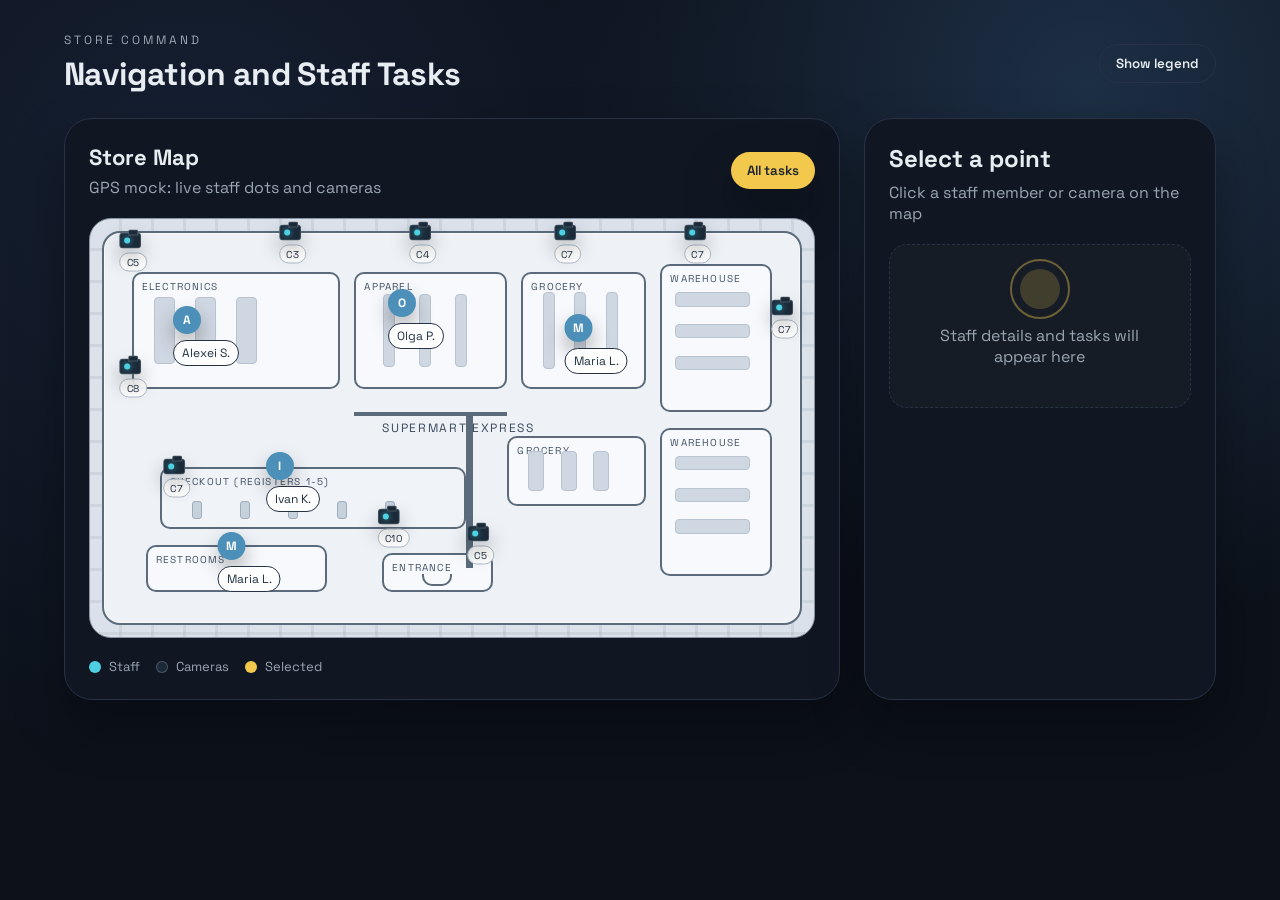
==== index.html @ ed051432 "first commit" ====
<!DOCTYPE html>
<html lang="ru">
	<head>
		<meta charset="UTF-8" />
		<meta name="viewport" content="width=device-width, initial-scale=1.0" />
		<title>Navigation and Staff Tasks</title>
		<link rel="stylesheet" href="style.css" />
	</head>
	<body>
		<div class="app">
			<header class="topbar">
				<div>
					<p class="eyebrow">Store Command</p>
					<h1>Navigation and Staff Tasks</h1>
				</div>
				<div class="topbar-actions">
					<button class="ghost" id="toggleLegend">Show legend</button>
				</div>
			</header>

			<main class="layout">
				<section class="map-card">
					<div class="map-view" id="mapView">
						<div class="map-header">
							<div>
								<h2>Store Map</h2>
								<p>GPS mock: live staff dots and cameras</p>
							</div>
							<button class="primary" id="openTasks">All tasks</button>
						</div>

						<div class="map" id="map">
							<div class="map-grid"></div>
							<div class="blueprint">
								<div class="store-title">SuperMart Express</div>
								<div class="room electronics" style="--x: 4%; --y: 10%; --w: 30%; --h: 30%;">
									<span class="room-label">Electronics</span>
									<div class="aisle" style="--x: 10%; --y: 20%; --w: 10%; --h: 60%;"></div>
									<div class="aisle" style="--x: 30%; --y: 20%; --w: 10%; --h: 60%;"></div>
									<div class="aisle" style="--x: 50%; --y: 20%; --w: 10%; --h: 60%;"></div>
								</div>
								<div class="room apparel" style="--x: 36%; --y: 10%; --w: 22%; --h: 30%;">
									<span class="room-label">Apparel</span>
									<div class="aisle" style="--x: 18%; --y: 18%; --w: 8%; --h: 64%;"></div>
									<div class="aisle" style="--x: 42%; --y: 18%; --w: 8%; --h: 64%;"></div>
									<div class="aisle" style="--x: 66%; --y: 18%; --w: 8%; --h: 64%;"></div>
								</div>
								<div class="room grocery" style="--x: 60%; --y: 10%; --w: 18%; --h: 30%;">
									<span class="room-label">Grocery</span>
									<div class="aisle" style="--x: 16%; --y: 16%; --w: 10%; --h: 68%;"></div>
									<div class="aisle" style="--x: 42%; --y: 16%; --w: 10%; --h: 68%;"></div>
									<div class="aisle" style="--x: 68%; --y: 16%; --w: 10%; --h: 68%;"></div>
								</div>
								<div class="room warehouse" style="--x: 80%; --y: 8%; --w: 16%; --h: 38%;">
									<span class="room-label">Warehouse</span>
									<div class="aisle" style="--x: 12%; --y: 18%; --w: 70%; --h: 10%;"></div>
									<div class="aisle" style="--x: 12%; --y: 40%; --w: 70%; --h: 10%;"></div>
									<div class="aisle" style="--x: 12%; --y: 62%; --w: 70%; --h: 10%;"></div>
								</div>
								<div class="room grocery" style="--x: 58%; --y: 52%; --w: 20%; --h: 18%;">
									<span class="room-label">Grocery</span>
									<div class="aisle" style="--x: 14%; --y: 20%; --w: 12%; --h: 60%;"></div>
									<div class="aisle" style="--x: 38%; --y: 20%; --w: 12%; --h: 60%;"></div>
									<div class="aisle" style="--x: 62%; --y: 20%; --w: 12%; --h: 60%;"></div>
								</div>
								<div class="room warehouse" style="--x: 80%; --y: 50%; --w: 16%; --h: 38%;">
									<span class="room-label">Warehouse</span>
									<div class="aisle" style="--x: 12%; --y: 18%; --w: 70%; --h: 10%;"></div>
									<div class="aisle" style="--x: 12%; --y: 40%; --w: 70%; --h: 10%;"></div>
									<div class="aisle" style="--x: 12%; --y: 62%; --w: 70%; --h: 10%;"></div>
								</div>
								<div class="checkout" style="--x: 8%; --y: 60%; --w: 44%; --h: 16%;">
									<span class="room-label">Checkout (Registers 1-5)</span>
									<div class="register" style="--x: 10%; --y: 55%;"></div>
									<div class="register" style="--x: 26%; --y: 55%;"></div>
									<div class="register" style="--x: 42%; --y: 55%;"></div>
									<div class="register" style="--x: 58%; --y: 55%;"></div>
									<div class="register" style="--x: 74%; --y: 55%;"></div>
								</div>
								<div class="room restrooms" style="--x: 6%; --y: 80%; --w: 26%; --h: 12%;">
									<span class="room-label">Restrooms</span>
								</div>
								<div class="entrance" style="--x: 40%; --y: 82%; --w: 16%; --h: 10%;">
									<span class="room-label">Entrance</span>
									<div class="door"></div>
								</div>
								<div class="wall wall-v" style="--x: 52%; --y: 46%; --w: 1%; --h: 40%;"></div>
								<div class="wall wall-h" style="--x: 36%; --y: 46%; --w: 22%; --h: 1%;"></div>
							</div>
							<div class="markers" id="markers"></div>
						</div>

						<div class="legend" id="legend">
							<div class="legend-item">
								<span class="dot employee"></span>
								Staff
							</div>
							<div class="legend-item">
								<span class="dot camera"></span>
								Cameras
							</div>
							<div class="legend-item">
								<span class="dot focus"></span>
								Selected
							</div>
						</div>
					</div>

					<div class="tasks-panel" id="tasksView">
						<div class="tasks-panel-header">
							<div>
								<h2>All tasks</h2>
								<p>Status, assignee, and quick filters</p>
							</div>
							<button class="ghost" id="closeTasksPanel">Back to map</button>
						</div>

						<div class="filters">
							<input type="text" id="searchInput" placeholder="Search by title" />
							<select id="assigneeFilter">
								<option value="">All assignees</option>
							</select>
							<select id="statusFilter">
								<option value="">All statuses</option>
								<option value="active">In progress</option>
								<option value="pending">Pending</option>
								<option value="done">Done</option>
							</select>
						</div>

						<div class="tasks-table" id="tasksTable"></div>
					</div>
				</section>

				<aside class="side-panel" id="sidePanel">
					<div class="panel-header">
						<h2 id="panelTitle">Select a point</h2>
						<p id="panelSubtitle">Click a staff member or camera on the map</p>
					</div>

					<div class="panel-content" id="panelContent">
						<div class="placeholder">
							<div class="pulse"></div>
							<p>Staff details and tasks will appear here</p>
						</div>
					</div>
				</aside>
			</main>
		</div>

		<script src="script.js"></script>
	</body>
</html>
---- style.css ----
@import url("https://fonts.googleapis.com/css2?family=Space+Grotesk:wght@400;500;600;700&family=IBM+Plex+Mono:wght@400;500&display=swap");

:root {
	color-scheme: dark;
	--bg: #0c111a;
	--ink: #e8edf2;
	--muted: #9aa6b2;
	--accent: #f2c94c;
	--accent-2: #4dd0e1;
	--surface: #151c26;
	--card: #101723;
	--outline: #273245;
	--success: #4caf50;
	--warning: #f2994a;
	--shadow: 0 24px 50px rgba(0, 0, 0, 0.35);
}

* {
	box-sizing: border-box;
}

body {
	margin: 0;
	font-family: "Space Grotesk", system-ui, -apple-system, sans-serif;
	color: var(--ink);
	background: radial-gradient(circle at 15% 20%, #162033, transparent 45%),
		radial-gradient(circle at 85% 10%, #1d2f45, transparent 40%), var(--bg);
	min-height: 100vh;
}

.app {
	max-width: 1200px;
	margin: 0 auto;
	padding: 32px 24px 56px;
}

.topbar {
	display: flex;
	align-items: center;
	justify-content: space-between;
	gap: 16px;
	margin-bottom: 24px;
}

.topbar h1 {
	margin: 6px 0 0;
	font-size: 32px;
	letter-spacing: -0.02em;
}

.eyebrow {
	text-transform: uppercase;
	font-size: 12px;
	letter-spacing: 0.24em;
	color: var(--muted);
	margin: 0;
}

.topbar-actions {
	display: flex;
	gap: 12px;
}

button {
	border: none;
	padding: 10px 16px;
	border-radius: 999px;
	font-family: "Space Grotesk", system-ui, sans-serif;
	font-weight: 600;
	cursor: pointer;
	transition: transform 0.2s ease, box-shadow 0.2s ease;
}

button:hover {
	transform: translateY(-1px);
}

button.primary {
	background: var(--accent);
	color: #1d232f;
	box-shadow: var(--shadow);
}

button.ghost {
	background: transparent;
	border: 1px solid var(--outline);
	color: var(--ink);
}

.layout {
	display: grid;
	grid-template-columns: minmax(0, 2.2fr) minmax(0, 1fr);
	gap: 24px;
}

.map-card,
.side-panel {
	background: var(--card);
	border: 1px solid var(--outline);
	border-radius: 28px;
	box-shadow: var(--shadow);
	padding: 24px;
	position: relative;
	overflow: hidden;
}

.map-view.hidden,
.tasks-panel.hidden {
	display: none;
}

.map-header h2 {
	margin: 0 0 6px;
	font-size: 22px;
}

.map-header p {
	margin: 0;
	color: var(--muted);
}

.map-header {
	display: flex;
	justify-content: space-between;
	align-items: center;
	gap: 16px;
}

.map {
	margin-top: 20px;
	position: relative;
	height: 420px;
	background: #dbe2ea;
	border-radius: 22px;
	border: 1px solid #8794a3;
	overflow: hidden;
}

.map-grid {
	position: absolute;
	inset: 0;
	background-image: linear-gradient(
			transparent 92%,
			rgba(120, 135, 150, 0.2) 92%
		),
		linear-gradient(90deg, transparent 92%, rgba(120, 135, 150, 0.2) 92%);
	background-size: 32px 32px;
	opacity: 0.7;
}

.blueprint {
	position: absolute;
	inset: 12px;
	border: 2px solid #5b6b7c;
	border-radius: 18px;
	background: #eef2f7;
	box-shadow: inset 0 0 0 1px rgba(255, 255, 255, 0.6);
	color: #283341;
}

.store-title {
	position: absolute;
	left: 40%;
	top: 48%;
	font-size: 12px;
	letter-spacing: 0.14em;
	text-transform: uppercase;
	color: #3a4a5c;
}

.room,
.checkout,
.entrance {
	position: absolute;
	left: var(--x);
	top: var(--y);
	width: var(--w);
	height: var(--h);
	background: #f7f9fc;
	border: 2px solid #5b6b7c;
	border-radius: 10px;
}

.checkout {
	background: #f0f4f9;
}

.room-label {
	position: absolute;
	top: 6px;
	left: 8px;
	font-size: 10px;
	letter-spacing: 0.12em;
	text-transform: uppercase;
	color: #445366;
}

.aisle {
	position: absolute;
	left: var(--x);
	top: var(--y);
	width: var(--w);
	height: var(--h);
	background: #cfd7e2;
	border: 1px solid #b9c4d1;
	border-radius: 4px;
}

.register {
	position: absolute;
	left: var(--x);
	top: var(--y);
	width: 10px;
	height: 18px;
	background: #c7d1dc;
	border: 1px solid #9eacbb;
	border-radius: 3px;
}

.door {
	position: absolute;
	bottom: 4px;
	left: 35%;
	width: 30px;
	height: 12px;
	border: 2px solid #5b6b7c;
	border-top: none;
	border-radius: 0 0 10px 10px;
}

.wall {
	position: absolute;
	left: var(--x);
	top: var(--y);
	width: var(--w);
	height: var(--h);
	background: #5b6b7c;
}

.markers {
	position: absolute;
	inset: 0;
	z-index: 3;
}

.markers {
	position: absolute;
	inset: 0;
}

.marker {
	position: absolute;
	transform: translate(-50%, -50%);
	cursor: pointer;
	animation: pop 0.4s ease;
}

.marker .pin {
	width: 28px;
	height: 28px;
	border-radius: 50%;
	transform: none;
	display: grid;
	place-items: center;
	box-shadow: 0 10px 20px rgba(0, 0, 0, 0.3);
}

.marker.employee .pin {
	background: #4c8fb8;
	color: #ffffff;
	font-weight: 700;
}

.marker.camera .pin {
	width: 22px;
	height: 16px;
	border-radius: 4px;
	background: #1b2a39;
	border: 1px solid rgba(255, 255, 255, 0.2);
	position: relative;
}

.marker.camera .pin::before {
	content: "";
	position: absolute;
	left: 4px;
	top: 4px;
	width: 6px;
	height: 6px;
	border-radius: 50%;
	background: #4dd0e1;
	box-shadow: 0 0 6px rgba(77, 208, 225, 0.7);
}

.marker.camera .pin::after {
	content: "";
	position: absolute;
	right: 2px;
	top: -4px;
	width: 8px;
	height: 4px;
	border-radius: 2px 2px 0 0;
	background: #1b2a39;
	border: 1px solid rgba(255, 255, 255, 0.2);
}

.marker .pin span {
	transform: none;
	color: inherit;
	font-size: 12px;
}

.marker .label {
	margin-top: 6px;
	background: rgba(255, 255, 255, 0.95);
	padding: 4px 8px;
	border-radius: 999px;
	font-size: 12px;
	border: 1px solid var(--outline);
	white-space: nowrap;
	color: #223041;
}

.marker.camera .label {
	margin-top: 4px;
	padding: 2px 6px;
	font-size: 10px;
	letter-spacing: 0.08em;
	border-color: #b1bcc8;
}

.marker.focus .pin {
	outline: 3px solid rgba(242, 201, 76, 0.4);
}

.legend {
	margin-top: 20px;
	display: flex;
	gap: 16px;
	flex-wrap: wrap;
	align-items: center;
	color: var(--muted);
	font-size: 13px;
}

.legend.hidden {
	display: none;
}

.legend-item {
	display: flex;
	align-items: center;
	gap: 8px;
}

.dot {
	width: 12px;
	height: 12px;
	border-radius: 50%;
	display: inline-block;
}

.dot.employee {
	background: var(--accent-2);
}

.dot.camera {
	background: #1b2a39;
	border: 1px solid rgba(255, 255, 255, 0.2);
}

.dot.focus {
	background: var(--accent);
}

.side-panel {
	display: flex;
	flex-direction: column;
	min-height: 520px;
}

.panel-header h2 {
	margin: 0 0 8px;
}

.panel-header p {
	margin: 0;
	color: var(--muted);
}

.panel-content {
	margin-top: 20px;
	display: flex;
	flex-direction: column;
	gap: 16px;
	flex: 1;
}

.placeholder {
	background: var(--surface);
	border-radius: 18px;
	border: 1px dashed var(--outline);
	padding: 24px;
	text-align: center;
	color: var(--muted);
}

.pulse {
	width: 40px;
	height: 40px;
	border-radius: 50%;
	margin: 0 auto 12px;
	background: rgba(242, 201, 76, 0.2);
	position: relative;
}

.pulse::after {
	content: "";
	position: absolute;
	inset: -10px;
	border-radius: 50%;
	border: 2px solid rgba(242, 201, 76, 0.4);
	animation: ping 2s infinite;
}

.info-card {
	background: var(--surface);
	border: 1px solid var(--outline);
	border-radius: 18px;
	padding: 16px;
}

.info-card h3 {
	margin: 0 0 8px;
}

.meta {
	font-size: 13px;
	color: var(--muted);
	display: flex;
	gap: 12px;
	flex-wrap: wrap;
}

.tasks {
	display: grid;
	gap: 12px;
}

.task-item {
	padding: 12px;
	border-radius: 14px;
	border: 1px solid var(--outline);
	background: #0f1724;
	display: flex;
	justify-content: space-between;
	gap: 12px;
}

.task-title {
	font-weight: 600;
}

.task-meta {
	font-family: "IBM Plex Mono", monospace;
	font-size: 12px;
	color: var(--muted);
}

.status {
	padding: 4px 10px;
	border-radius: 999px;
	font-size: 12px;
	font-weight: 600;
}

.status.active {
	background: rgba(76, 175, 80, 0.2);
	color: #8de890;
}

.status.pending {
	background: rgba(242, 153, 74, 0.2);
	color: #ffb36b;
}

.status.done {
	background: rgba(77, 208, 225, 0.15);
	color: var(--accent-2);
}

.task-form {
	display: grid;
	gap: 10px;
}

.task-form input,
.task-form select {
	padding: 10px 12px;
	border-radius: 12px;
	border: 1px solid var(--outline);
	font-family: "Space Grotesk", system-ui, sans-serif;
	background: #0f1724;
	color: var(--ink);
}

.tasks-panel {
	display: none;
	flex-direction: column;
	gap: 16px;
}

.tasks-panel.active {
	display: flex;
}

.tasks-panel-header {
	display: flex;
	justify-content: space-between;
	align-items: center;
	gap: 16px;
}

.filters {
	margin-top: 16px;
	display: grid;
	grid-template-columns: repeat(auto-fit, minmax(180px, 1fr));
	gap: 12px;
}

.filters input,
.filters select {
	padding: 10px 12px;
	border-radius: 12px;
	border: 1px solid var(--outline);
	font-family: "Space Grotesk", system-ui, sans-serif;
	background: #0f1724;
	color: var(--ink);
}

.tasks-table {
	margin-top: 16px;
	display: grid;
	gap: 10px;
}

.table-row {
	display: grid;
	grid-template-columns: 1.4fr 1fr 1fr 1fr;
	gap: 10px;
	align-items: center;
	background: #0f1724;
	border-radius: 14px;
	padding: 12px 14px;
	border: 1px solid var(--outline);
	font-size: 14px;
}

.table-row.header {
	background: transparent;
	border: none;
	font-weight: 600;
	color: var(--muted);
	font-size: 12px;
	text-transform: uppercase;
	letter-spacing: 0.12em;
}

.camera-preview {
	height: 140px;
	border-radius: 16px;
	background: linear-gradient(135deg, #111923, #1a2633 45%, #101621);
	color: #fff;
	display: grid;
	place-items: center;
	font-family: "IBM Plex Mono", monospace;
	letter-spacing: 0.08em;
	border: 1px solid rgba(255, 255, 255, 0.2);
}

@keyframes pop {
	from {
		transform: translate(-50%, -50%) scale(0.8);
		opacity: 0;
	}
	to {
		transform: translate(-50%, -50%) scale(1);
		opacity: 1;
	}
}

@keyframes ping {
	0% {
		transform: scale(1);
		opacity: 1;
	}
	70% {
		transform: scale(1.4);
		opacity: 0;
	}
	100% {
		opacity: 0;
	}
}

@keyframes slideUp {
	from {
		transform: translateY(30px);
	}
	to {
		transform: translateY(0);
	}
}

@media (max-width: 980px) {
	.layout {
		grid-template-columns: 1fr;
	}

	.side-panel {
		min-height: auto;
	}
}
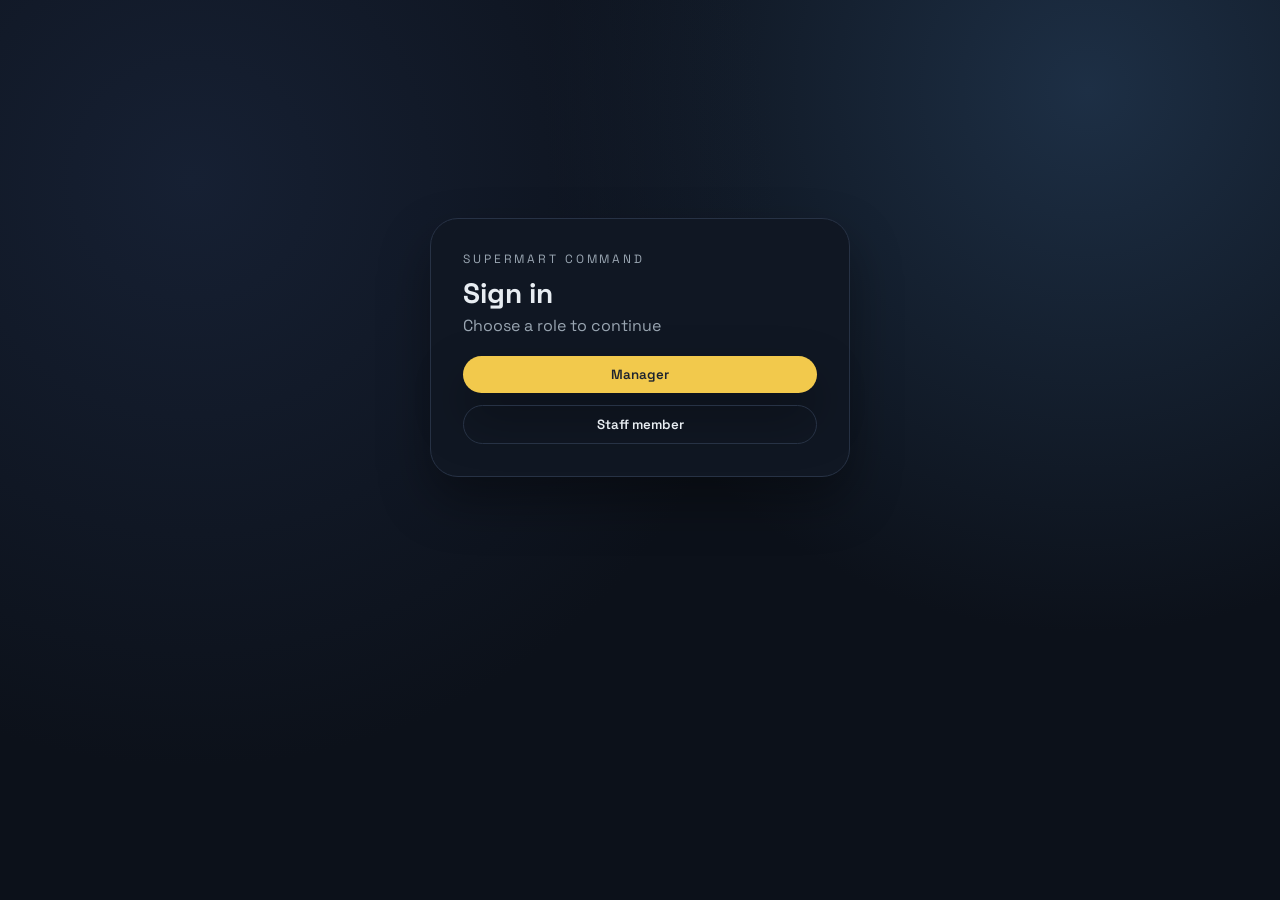
==== commit b8a1430c: "staff interface" ====
--- a/index.html
+++ b/index.html
@@ -8,144 +8,275 @@
 	</head>
 	<body>
 		<div class="app">
-			<header class="topbar">
+			<header class="topbar hidden" id="appHeader">
 				<div>
 					<p class="eyebrow">Store Command</p>
 					<h1>Navigation and Staff Tasks</h1>
 				</div>
 				<div class="topbar-actions">
 					<button class="ghost" id="toggleLegend">Show legend</button>
+					<button class="ghost" id="switchRole">Switch role</button>
 				</div>
 			</header>
 
-			<main class="layout">
-				<section class="map-card">
-					<div class="map-view" id="mapView">
-						<div class="map-header">
+			<section class="auth" id="loginView">
+				<div class="auth-card">
+					<p class="eyebrow">SuperMart Command</p>
+					<h2>Sign in</h2>
+					<p class="auth-subtitle">Choose a role to continue</p>
+					<div class="auth-actions">
+						<button class="primary" data-role="manager">Manager</button>
+						<button class="ghost" data-role="employee">Staff member</button>
+					</div>
+				</div>
+			</section>
+
+			<section class="view hidden" id="managerView">
+				<main class="layout">
+					<section class="map-card">
+						<div class="map-view" id="mapView">
+							<div class="map-header">
+								<div>
+									<h2>Store Map</h2>
+									<p>GPS mock: live staff dots and cameras</p>
+								</div>
+								<button class="primary" id="openTasks">All tasks</button>
+							</div>
+
+							<div class="map" id="managerMap">
+								<div class="map-grid"></div>
+								<div class="blueprint">
+									<div class="store-title">SuperMart Express</div>
+									<div class="room electronics" style="--x: 4%; --y: 10%; --w: 30%; --h: 30%;">
+										<span class="room-label">Electronics</span>
+										<div class="aisle" style="--x: 10%; --y: 20%; --w: 10%; --h: 60%;"></div>
+										<div class="aisle" style="--x: 30%; --y: 20%; --w: 10%; --h: 60%;"></div>
+										<div class="aisle" style="--x: 50%; --y: 20%; --w: 10%; --h: 60%;"></div>
+									</div>
+									<div class="room apparel" style="--x: 36%; --y: 10%; --w: 22%; --h: 30%;">
+										<span class="room-label">Apparel</span>
+										<div class="aisle" style="--x: 18%; --y: 18%; --w: 8%; --h: 64%;"></div>
+										<div class="aisle" style="--x: 42%; --y: 18%; --w: 8%; --h: 64%;"></div>
+										<div class="aisle" style="--x: 66%; --y: 18%; --w: 8%; --h: 64%;"></div>
+									</div>
+									<div class="room grocery" style="--x: 60%; --y: 10%; --w: 18%; --h: 30%;">
+										<span class="room-label">Grocery</span>
+										<div class="aisle" style="--x: 16%; --y: 16%; --w: 10%; --h: 68%;"></div>
+										<div class="aisle" style="--x: 42%; --y: 16%; --w: 10%; --h: 68%;"></div>
+										<div class="aisle" style="--x: 68%; --y: 16%; --w: 10%; --h: 68%;"></div>
+									</div>
+									<div class="room warehouse" style="--x: 80%; --y: 8%; --w: 16%; --h: 38%;">
+										<span class="room-label">Warehouse</span>
+										<div class="aisle" style="--x: 12%; --y: 18%; --w: 70%; --h: 10%;"></div>
+										<div class="aisle" style="--x: 12%; --y: 40%; --w: 70%; --h: 10%;"></div>
+										<div class="aisle" style="--x: 12%; --y: 62%; --w: 70%; --h: 10%;"></div>
+									</div>
+									<div class="room grocery" style="--x: 58%; --y: 52%; --w: 20%; --h: 18%;">
+										<span class="room-label">Grocery</span>
+										<div class="aisle" style="--x: 14%; --y: 20%; --w: 12%; --h: 60%;"></div>
+										<div class="aisle" style="--x: 38%; --y: 20%; --w: 12%; --h: 60%;"></div>
+										<div class="aisle" style="--x: 62%; --y: 20%; --w: 12%; --h: 60%;"></div>
+									</div>
+									<div class="room warehouse" style="--x: 80%; --y: 50%; --w: 16%; --h: 38%;">
+										<span class="room-label">Warehouse</span>
+										<div class="aisle" style="--x: 12%; --y: 18%; --w: 70%; --h: 10%;"></div>
+										<div class="aisle" style="--x: 12%; --y: 40%; --w: 70%; --h: 10%;"></div>
+										<div class="aisle" style="--x: 12%; --y: 62%; --w: 70%; --h: 10%;"></div>
+									</div>
+									<div class="checkout" style="--x: 8%; --y: 60%; --w: 44%; --h: 16%;">
+										<span class="room-label">Checkout (Registers 1-5)</span>
+										<div class="register" style="--x: 10%; --y: 55%;"></div>
+										<div class="register" style="--x: 26%; --y: 55%;"></div>
+										<div class="register" style="--x: 42%; --y: 55%;"></div>
+										<div class="register" style="--x: 58%; --y: 55%;"></div>
+										<div class="register" style="--x: 74%; --y: 55%;"></div>
+									</div>
+									<div class="room restrooms" style="--x: 6%; --y: 80%; --w: 26%; --h: 12%;">
+										<span class="room-label">Restrooms</span>
+									</div>
+									<div class="entrance" style="--x: 40%; --y: 82%; --w: 16%; --h: 10%;">
+										<span class="room-label">Entrance</span>
+										<div class="door"></div>
+									</div>
+									<div class="wall wall-v" style="--x: 52%; --y: 46%; --w: 1%; --h: 40%;"></div>
+									<div class="wall wall-h" style="--x: 36%; --y: 46%; --w: 22%; --h: 1%;"></div>
+								</div>
+								<div class="markers" id="managerMarkers"></div>
+							</div>
+
+							<div class="legend" id="legend">
+								<div class="legend-item">
+									<span class="dot employee"></span>
+									Staff
+								</div>
+								<div class="legend-item">
+									<span class="dot camera"></span>
+									Cameras
+								</div>
+								<div class="legend-item">
+									<span class="dot focus"></span>
+									Selected
+								</div>
+							</div>
+						</div>
+
+						<div class="tasks-panel" id="tasksView">
+							<div class="tasks-panel-header">
+								<div>
+									<h2>All tasks</h2>
+									<p>Status, assignee, and quick filters</p>
+								</div>
+								<button class="ghost bright" id="closeTasksPanel">Back to map</button>
+							</div>
+
+							<div class="filters">
+								<input type="text" id="searchInput" placeholder="Search by title" />
+								<select id="assigneeFilter">
+									<option value="">All assignees</option>
+								</select>
+								<select id="statusFilter">
+									<option value="">All statuses</option>
+									<option value="active">In progress</option>
+									<option value="pending">Pending</option>
+									<option value="done">Done</option>
+								</select>
+							</div>
+
+							<div class="tasks-table" id="tasksTable"></div>
+						</div>
+					</section>
+
+					<aside class="side-panel" id="sidePanel">
+						<div class="panel-header">
+							<h2 id="panelTitle">Select a point</h2>
+							<p id="panelSubtitle">Click a staff member or camera on the map</p>
+						</div>
+
+						<div class="panel-content" id="panelContent">
+							<div class="placeholder">
+								<div class="pulse"></div>
+								<p class="placeholder-title">Priority tasks right now</p>
+								<p class="placeholder-subtitle" id="tasksSummary">Total tasks: 0</p>
+								<div class="priority-list" id="priorityList"></div>
+							</div>
+						</div>
+					</aside>
+				</main>
+			</section>
+
+			<section class="view hidden" id="employeeView">
+				<div class="employee-layout">
+					<section class="employee-left">
+						<div class="employee-header">
 							<div>
-								<h2>Store Map</h2>
-								<p>GPS mock: live staff dots and cameras</p>
-							</div>
-							<button class="primary" id="openTasks">All tasks</button>
-						</div>
-
-						<div class="map" id="map">
-							<div class="map-grid"></div>
-							<div class="blueprint">
-								<div class="store-title">SuperMart Express</div>
-								<div class="room electronics" style="--x: 4%; --y: 10%; --w: 30%; --h: 30%;">
-									<span class="room-label">Electronics</span>
-									<div class="aisle" style="--x: 10%; --y: 20%; --w: 10%; --h: 60%;"></div>
-									<div class="aisle" style="--x: 30%; --y: 20%; --w: 10%; --h: 60%;"></div>
-									<div class="aisle" style="--x: 50%; --y: 20%; --w: 10%; --h: 60%;"></div>
-								</div>
-								<div class="room apparel" style="--x: 36%; --y: 10%; --w: 22%; --h: 30%;">
-									<span class="room-label">Apparel</span>
-									<div class="aisle" style="--x: 18%; --y: 18%; --w: 8%; --h: 64%;"></div>
-									<div class="aisle" style="--x: 42%; --y: 18%; --w: 8%; --h: 64%;"></div>
-									<div class="aisle" style="--x: 66%; --y: 18%; --w: 8%; --h: 64%;"></div>
-								</div>
-								<div class="room grocery" style="--x: 60%; --y: 10%; --w: 18%; --h: 30%;">
-									<span class="room-label">Grocery</span>
-									<div class="aisle" style="--x: 16%; --y: 16%; --w: 10%; --h: 68%;"></div>
-									<div class="aisle" style="--x: 42%; --y: 16%; --w: 10%; --h: 68%;"></div>
-									<div class="aisle" style="--x: 68%; --y: 16%; --w: 10%; --h: 68%;"></div>
-								</div>
-								<div class="room warehouse" style="--x: 80%; --y: 8%; --w: 16%; --h: 38%;">
-									<span class="room-label">Warehouse</span>
-									<div class="aisle" style="--x: 12%; --y: 18%; --w: 70%; --h: 10%;"></div>
-									<div class="aisle" style="--x: 12%; --y: 40%; --w: 70%; --h: 10%;"></div>
-									<div class="aisle" style="--x: 12%; --y: 62%; --w: 70%; --h: 10%;"></div>
-								</div>
-								<div class="room grocery" style="--x: 58%; --y: 52%; --w: 20%; --h: 18%;">
-									<span class="room-label">Grocery</span>
-									<div class="aisle" style="--x: 14%; --y: 20%; --w: 12%; --h: 60%;"></div>
-									<div class="aisle" style="--x: 38%; --y: 20%; --w: 12%; --h: 60%;"></div>
-									<div class="aisle" style="--x: 62%; --y: 20%; --w: 12%; --h: 60%;"></div>
-								</div>
-								<div class="room warehouse" style="--x: 80%; --y: 50%; --w: 16%; --h: 38%;">
-									<span class="room-label">Warehouse</span>
-									<div class="aisle" style="--x: 12%; --y: 18%; --w: 70%; --h: 10%;"></div>
-									<div class="aisle" style="--x: 12%; --y: 40%; --w: 70%; --h: 10%;"></div>
-									<div class="aisle" style="--x: 12%; --y: 62%; --w: 70%; --h: 10%;"></div>
-								</div>
-								<div class="checkout" style="--x: 8%; --y: 60%; --w: 44%; --h: 16%;">
-									<span class="room-label">Checkout (Registers 1-5)</span>
-									<div class="register" style="--x: 10%; --y: 55%;"></div>
-									<div class="register" style="--x: 26%; --y: 55%;"></div>
-									<div class="register" style="--x: 42%; --y: 55%;"></div>
-									<div class="register" style="--x: 58%; --y: 55%;"></div>
-									<div class="register" style="--x: 74%; --y: 55%;"></div>
-								</div>
-								<div class="room restrooms" style="--x: 6%; --y: 80%; --w: 26%; --h: 12%;">
-									<span class="room-label">Restrooms</span>
-								</div>
-								<div class="entrance" style="--x: 40%; --y: 82%; --w: 16%; --h: 10%;">
-									<span class="room-label">Entrance</span>
-									<div class="door"></div>
-								</div>
-								<div class="wall wall-v" style="--x: 52%; --y: 46%; --w: 1%; --h: 40%;"></div>
-								<div class="wall wall-h" style="--x: 36%; --y: 46%; --w: 22%; --h: 1%;"></div>
-							</div>
-							<div class="markers" id="markers"></div>
-						</div>
-
-						<div class="legend" id="legend">
-							<div class="legend-item">
-								<span class="dot employee"></span>
-								Staff
-							</div>
-							<div class="legend-item">
-								<span class="dot camera"></span>
-								Cameras
-							</div>
-							<div class="legend-item">
-								<span class="dot focus"></span>
-								Selected
-							</div>
-						</div>
-					</div>
-
-					<div class="tasks-panel" id="tasksView">
-						<div class="tasks-panel-header">
+								<h2>My tasks</h2>
+								<p>Tap a task to accept or complete</p>
+							</div>
+						</div>
+
+						<div class="employee-view" id="employeeTasksView">
+							<div class="task-list" id="employeeTaskList"></div>
+						</div>
+
+						<div class="employee-view hidden" id="employeeMapView">
+							<div class="map-toolbar">
+								<div>
+									<h3>Product search</h3>
+									<p>Find by name or SKU and highlight on map</p>
+								</div>
+								<div class="search-fields">
+									<input type="text" id="productName" placeholder="Product name" />
+									<input type="text" id="productId" placeholder="Product ID" />
+									<button class="ghost" id="clearProduct">Clear</button>
+								</div>
+								<p class="search-result" id="productResult">No product selected.</p>
+							</div>
+
+							<div class="map map-employee" id="employeeMap">
+								<div class="map-grid"></div>
+								<div class="blueprint">
+									<div class="store-title">SuperMart Express</div>
+									<div class="room electronics" style="--x: 4%; --y: 10%; --w: 30%; --h: 30%;">
+										<span class="room-label">Electronics</span>
+										<div class="aisle" style="--x: 10%; --y: 20%; --w: 10%; --h: 60%;"></div>
+										<div class="aisle" style="--x: 30%; --y: 20%; --w: 10%; --h: 60%;"></div>
+										<div class="aisle" style="--x: 50%; --y: 20%; --w: 10%; --h: 60%;"></div>
+									</div>
+									<div class="room apparel" style="--x: 36%; --y: 10%; --w: 22%; --h: 30%;">
+										<span class="room-label">Apparel</span>
+										<div class="aisle" style="--x: 18%; --y: 18%; --w: 8%; --h: 64%;"></div>
+										<div class="aisle" style="--x: 42%; --y: 18%; --w: 8%; --h: 64%;"></div>
+										<div class="aisle" style="--x: 66%; --y: 18%; --w: 8%; --h: 64%;"></div>
+									</div>
+									<div class="room grocery" style="--x: 60%; --y: 10%; --w: 18%; --h: 30%;">
+										<span class="room-label">Grocery</span>
+										<div class="aisle" style="--x: 16%; --y: 16%; --w: 10%; --h: 68%;"></div>
+										<div class="aisle" style="--x: 42%; --y: 16%; --w: 10%; --h: 68%;"></div>
+										<div class="aisle" style="--x: 68%; --y: 16%; --w: 10%; --h: 68%;"></div>
+									</div>
+									<div class="room warehouse" style="--x: 80%; --y: 8%; --w: 16%; --h: 38%;">
+										<span class="room-label">Warehouse</span>
+										<div class="aisle" style="--x: 12%; --y: 18%; --w: 70%; --h: 10%;"></div>
+										<div class="aisle" style="--x: 12%; --y: 40%; --w: 70%; --h: 10%;"></div>
+										<div class="aisle" style="--x: 12%; --y: 62%; --w: 70%; --h: 10%;"></div>
+									</div>
+									<div class="room grocery" style="--x: 58%; --y: 52%; --w: 20%; --h: 18%;">
+										<span class="room-label">Grocery</span>
+										<div class="aisle" style="--x: 14%; --y: 20%; --w: 12%; --h: 60%;"></div>
+										<div class="aisle" style="--x: 38%; --y: 20%; --w: 12%; --h: 60%;"></div>
+										<div class="aisle" style="--x: 62%; --y: 20%; --w: 12%; --h: 60%;"></div>
+									</div>
+									<div class="room warehouse" style="--x: 80%; --y: 50%; --w: 16%; --h: 38%;">
+										<span class="room-label">Warehouse</span>
+										<div class="aisle" style="--x: 12%; --y: 18%; --w: 70%; --h: 10%;"></div>
+										<div class="aisle" style="--x: 12%; --y: 40%; --w: 70%; --h: 10%;"></div>
+										<div class="aisle" style="--x: 12%; --y: 62%; --w: 70%; --h: 10%;"></div>
+									</div>
+									<div class="checkout" style="--x: 8%; --y: 60%; --w: 44%; --h: 16%;">
+										<span class="room-label">Checkout (Registers 1-5)</span>
+										<div class="register" style="--x: 10%; --y: 55%;"></div>
+										<div class="register" style="--x: 26%; --y: 55%;"></div>
+										<div class="register" style="--x: 42%; --y: 55%;"></div>
+										<div class="register" style="--x: 58%; --y: 55%;"></div>
+										<div class="register" style="--x: 74%; --y: 55%;"></div>
+									</div>
+									<div class="room restrooms" style="--x: 6%; --y: 80%; --w: 26%; --h: 12%;">
+										<span class="room-label">Restrooms</span>
+									</div>
+									<div class="entrance" style="--x: 40%; --y: 82%; --w: 16%; --h: 10%;">
+										<span class="room-label">Entrance</span>
+										<div class="door"></div>
+									</div>
+									<div class="wall wall-v" style="--x: 52%; --y: 46%; --w: 1%; --h: 40%;"></div>
+									<div class="wall wall-h" style="--x: 36%; --y: 46%; --w: 22%; --h: 1%;"></div>
+								</div>
+								<div class="markers" id="employeeMarkers"></div>
+								<div class="interaction-markers" id="interactionMarkers"></div>
+								<div class="product-marker" id="productMarker">
+									<span id="productLabel">SKU</span>
+								</div>
+							</div>
+						</div>
+					</section>
+
+					<aside class="employee-right">
+						<div class="employee-right-header">
 							<div>
-								<h2>All tasks</h2>
-								<p>Status, assignee, and quick filters</p>
-							</div>
-							<button class="ghost" id="closeTasksPanel">Back to map</button>
-						</div>
-
-						<div class="filters">
-							<input type="text" id="searchInput" placeholder="Search by title" />
-							<select id="assigneeFilter">
-								<option value="">All assignees</option>
-							</select>
-							<select id="statusFilter">
-								<option value="">All statuses</option>
-								<option value="active">In progress</option>
-								<option value="pending">Pending</option>
-								<option value="done">Done</option>
-							</select>
-						</div>
-
-						<div class="tasks-table" id="tasksTable"></div>
-					</div>
-				</section>
-
-				<aside class="side-panel" id="sidePanel">
-					<div class="panel-header">
-						<h2 id="panelTitle">Select a point</h2>
-						<p id="panelSubtitle">Click a staff member or camera on the map</p>
-					</div>
-
-					<div class="panel-content" id="panelContent">
-						<div class="placeholder">
-							<div class="pulse"></div>
-							<p>Staff details and tasks will appear here</p>
-						</div>
-					</div>
-				</aside>
-			</main>
+								<h2>Accepted tasks</h2>
+								<p>Route preview and next steps</p>
+							</div>
+							<button class="ghost bright" id="toggleEmployeeMap">Show map</button>
+						</div>
+
+						<div class="accepted-list" id="acceptedTasks"></div>
+
+						<div class="route-card">
+							<h3>Suggested route</h3>
+							<ol id="routeSteps"></ol>
+						</div>
+					</aside>
+				</div>
+			</section>
 		</div>
 
 		<script src="script.js"></script>
--- a/style.css
+++ b/style.css
@@ -19,6 +19,10 @@
 	box-sizing: border-box;
 }
 
+.hidden {
+	display: none !important;
+}
+
 body {
 	margin: 0;
 	font-family: "Space Grotesk", system-ui, -apple-system, sans-serif;
@@ -87,10 +91,188 @@
 	color: var(--ink);
 }
 
+button.ghost.bright {
+	background: rgba(242, 201, 76, 0.18);
+	border-color: rgba(242, 201, 76, 0.6);
+	color: #f2c94c;
+	box-shadow: 0 12px 24px rgba(242, 201, 76, 0.22);
+}
+
+.auth {
+	min-height: 70vh;
+	display: grid;
+	place-items: center;
+}
+
+.auth-card {
+	background: var(--card);
+	border: 1px solid var(--outline);
+	border-radius: 28px;
+	padding: 32px;
+	width: min(420px, 100%);
+	box-shadow: var(--shadow);
+}
+
+.auth-card h2 {
+	margin: 8px 0 4px;
+	font-size: 28px;
+}
+
+.auth-subtitle {
+	margin: 0 0 20px;
+	color: var(--muted);
+}
+
+.auth-actions {
+	display: grid;
+	gap: 12px;
+}
+
 .layout {
 	display: grid;
 	grid-template-columns: minmax(0, 2.2fr) minmax(0, 1fr);
 	gap: 24px;
+}
+
+.view {
+	animation: fadeIn 0.25s ease;
+}
+
+.employee-layout {
+	display: grid;
+	grid-template-columns: minmax(0, 1.4fr) minmax(0, 1fr);
+	gap: 24px;
+}
+
+.employee-left,
+.employee-right {
+	background: var(--card);
+	border: 1px solid var(--outline);
+	border-radius: 28px;
+	padding: 24px;
+	box-shadow: var(--shadow);
+	min-height: 620px;
+	display: flex;
+	flex-direction: column;
+}
+
+.employee-header h2,
+.employee-right-header h2 {
+	margin: 0 0 6px;
+}
+
+.employee-header p,
+.employee-right-header p {
+	margin: 0;
+	color: var(--muted);
+}
+
+.employee-right-header {
+	display: flex;
+	justify-content: space-between;
+	align-items: center;
+	gap: 16px;
+	margin-bottom: 16px;
+}
+
+.employee-view {
+	flex: 1;
+	overflow: auto;
+}
+
+.task-list {
+	display: grid;
+	gap: 12px;
+}
+
+.task-card {
+	background: #0f1724;
+	border: 1px solid var(--outline);
+	border-radius: 16px;
+	padding: 14px;
+	display: grid;
+	gap: 10px;
+}
+
+.task-card-header {
+	display: flex;
+	justify-content: space-between;
+	align-items: center;
+	gap: 10px;
+}
+
+.task-card-actions {
+	display: flex;
+	gap: 8px;
+}
+
+.task-card-actions button {
+	padding: 6px 12px;
+	font-size: 12px;
+}
+
+.task-card small {
+	color: var(--muted);
+}
+
+.map-toolbar {
+	background: var(--surface);
+	border: 1px solid var(--outline);
+	border-radius: 18px;
+	padding: 16px;
+	margin-bottom: 16px;
+}
+
+.map-toolbar h3 {
+	margin: 0 0 4px;
+}
+
+.map-toolbar p {
+	margin: 0 0 12px;
+	color: var(--muted);
+}
+
+.search-fields {
+	display: grid;
+	grid-template-columns: repeat(auto-fit, minmax(140px, 1fr));
+	gap: 10px;
+}
+
+.search-fields input {
+	padding: 10px 12px;
+	border-radius: 10px;
+	border: 1px solid var(--outline);
+	background: #0f1724;
+	color: var(--ink);
+}
+
+.search-result {
+	margin: 10px 0 0;
+	color: var(--muted);
+	font-size: 13px;
+}
+
+.accepted-list {
+	display: grid;
+	gap: 12px;
+	margin-bottom: 16px;
+}
+
+.route-card {
+	background: var(--surface);
+	border: 1px solid var(--outline);
+	border-radius: 16px;
+	padding: 16px;
+}
+
+.route-card h3 {
+	margin: 0 0 10px;
+}
+
+.route-card ol {
+	margin: 0;
+	padding-left: 18px;
+	color: var(--muted);
 }
 
 .map-card,
@@ -104,9 +286,21 @@
 	overflow: hidden;
 }
 
+.map-card {
+	min-height: 620px;
+	display: flex;
+	flex-direction: column;
+}
+
 .map-view.hidden,
 .tasks-panel.hidden {
 	display: none;
+}
+
+.map-view {
+	display: flex;
+	flex-direction: column;
+	flex: 1;
 }
 
 .map-header h2 {
@@ -136,6 +330,11 @@
 	overflow: hidden;
 }
 
+.map-employee {
+	margin-top: 0;
+	height: 360px;
+}
+
 .map-grid {
 	position: absolute;
 	inset: 0;
@@ -333,6 +532,56 @@
 	outline: 3px solid rgba(242, 201, 76, 0.4);
 }
 
+.product-marker {
+	position: absolute;
+	width: 18px;
+	height: 18px;
+	border-radius: 50%;
+	background: #f2c94c;
+	box-shadow: 0 0 12px rgba(242, 201, 76, 0.8);
+	transform: translate(-50%, -50%);
+	z-index: 4;
+	display: none;
+}
+
+.interaction-markers {
+	position: absolute;
+	inset: 0;
+	z-index: 4;
+}
+
+.interaction-marker {
+	position: absolute;
+	width: 14px;
+	height: 14px;
+	border-radius: 50%;
+	background: #4dd0e1;
+	box-shadow: 0 0 10px rgba(77, 208, 225, 0.7);
+	transform: translate(-50%, -50%);
+}
+
+.interaction-marker::after {
+	content: "";
+	position: absolute;
+	inset: -8px;
+	border-radius: 50%;
+	border: 1px solid rgba(77, 208, 225, 0.5);
+	animation: ping 1.8s infinite;
+}
+
+.product-marker span {
+	position: absolute;
+	top: 20px;
+	left: 50%;
+	transform: translateX(-50%);
+	background: #0f1724;
+	color: var(--ink);
+	border: 1px solid var(--outline);
+	border-radius: 999px;
+	padding: 2px 8px;
+	font-size: 10px;
+}
+
 .legend {
 	margin-top: 20px;
 	display: flex;
@@ -376,7 +625,7 @@
 .side-panel {
 	display: flex;
 	flex-direction: column;
-	min-height: 520px;
+	min-height: auto;
 }
 
 .panel-header h2 {
@@ -393,7 +642,7 @@
 	display: flex;
 	flex-direction: column;
 	gap: 16px;
-	flex: 1;
+	flex: 0 0 auto;
 }
 
 .placeholder {
@@ -402,6 +651,39 @@
 	border: 1px dashed var(--outline);
 	padding: 24px;
 	text-align: center;
+	color: var(--muted);
+}
+
+.placeholder-title {
+	margin: 0 0 6px;
+	font-weight: 600;
+	color: var(--ink);
+}
+
+.placeholder-subtitle {
+	margin: 0 0 16px;
+	font-size: 13px;
+}
+
+.priority-list {
+	display: grid;
+	gap: 10px;
+	text-align: left;
+}
+
+.priority-item {
+	background: #0f1724;
+	border: 1px solid var(--outline);
+	border-radius: 12px;
+	padding: 10px 12px;
+	display: flex;
+	justify-content: space-between;
+	align-items: center;
+	gap: 10px;
+}
+
+.priority-item span {
+	font-size: 12px;
 	color: var(--muted);
 }
 
@@ -508,6 +790,8 @@
 	display: none;
 	flex-direction: column;
 	gap: 16px;
+	flex: 1;
+	overflow: auto;
 }
 
 .tasks-panel.active {
@@ -612,6 +896,17 @@
 	}
 }
 
+@keyframes fadeIn {
+	from {
+		opacity: 0;
+		transform: translateY(8px);
+	}
+	to {
+		opacity: 1;
+		transform: translateY(0);
+	}
+}
+
 @media (max-width: 980px) {
 	.layout {
 		grid-template-columns: 1fr;
@@ -620,4 +915,59 @@
 	.side-panel {
 		min-height: auto;
 	}
-}
+
+	.map {
+		height: 360px;
+	}
+
+	.map-card {
+		min-height: auto;
+	}
+
+	.employee-layout {
+		grid-template-columns: 1fr;
+	}
+
+	.employee-left,
+	.employee-right {
+		min-height: auto;
+	}
+
+	.map-header {
+		flex-direction: column;
+		align-items: flex-start;
+	}
+
+	.topbar {
+		flex-direction: column;
+		align-items: flex-start;
+	}
+}
+
+@media (max-width: 720px) {
+	.app {
+		padding: 24px 16px 40px;
+	}
+
+	.topbar h1 {
+		font-size: 24px;
+	}
+
+	.map {
+		height: 320px;
+	}
+
+	.tasks-table .table-row {
+		grid-template-columns: 1fr;
+		gap: 6px;
+	}
+
+	.tasks-table .table-row > div {
+		font-size: 13px;
+	}
+
+	.employee-right-header {
+		flex-direction: column;
+		align-items: flex-start;
+	}
+}
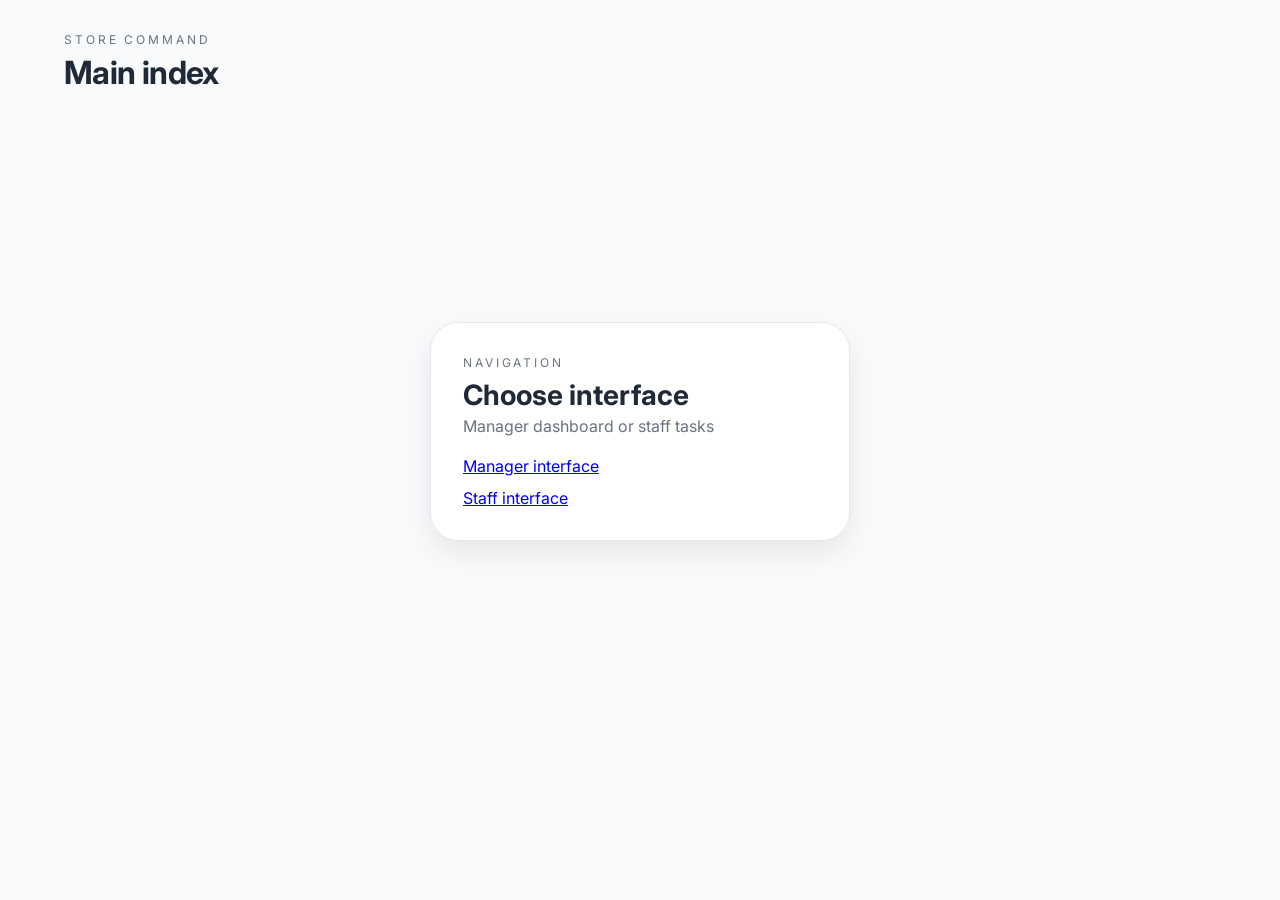
==== commit 6e0276b0: "refactor: split monolithic script into modules, fix navigation and bugs - Split 874-line script.js i" ====
--- a/index.html
+++ b/index.html
@@ -1,284 +1,26 @@
 <!DOCTYPE html>
-<html lang="ru">
+<html lang="en">
 	<head>
 		<meta charset="UTF-8" />
 		<meta name="viewport" content="width=device-width, initial-scale=1.0" />
-		<title>Navigation and Staff Tasks</title>
-		<link rel="stylesheet" href="style.css" />
+		<title>Store Command</title>
+		<meta http-equiv="refresh" content="0; url=main/home.html" />
+		<style>
+			body {
+				margin: 0;
+				display: grid;
+				place-items: center;
+				min-height: 100vh;
+				font-family: system-ui, sans-serif;
+				background: #f9fafb;
+				color: #6b7280;
+			}
+		</style>
 	</head>
 	<body>
-		<div class="app">
-			<header class="topbar hidden" id="appHeader">
-				<div>
-					<p class="eyebrow">Store Command</p>
-					<h1>Navigation and Staff Tasks</h1>
-				</div>
-				<div class="topbar-actions">
-					<button class="ghost" id="toggleLegend">Show legend</button>
-					<button class="ghost" id="switchRole">Switch role</button>
-				</div>
-			</header>
-
-			<section class="auth" id="loginView">
-				<div class="auth-card">
-					<p class="eyebrow">SuperMart Command</p>
-					<h2>Sign in</h2>
-					<p class="auth-subtitle">Choose a role to continue</p>
-					<div class="auth-actions">
-						<button class="primary" data-role="manager">Manager</button>
-						<button class="ghost" data-role="employee">Staff member</button>
-					</div>
-				</div>
-			</section>
-
-			<section class="view hidden" id="managerView">
-				<main class="layout">
-					<section class="map-card">
-						<div class="map-view" id="mapView">
-							<div class="map-header">
-								<div>
-									<h2>Store Map</h2>
-									<p>GPS mock: live staff dots and cameras</p>
-								</div>
-								<button class="primary" id="openTasks">All tasks</button>
-							</div>
-
-							<div class="map" id="managerMap">
-								<div class="map-grid"></div>
-								<div class="blueprint">
-									<div class="store-title">SuperMart Express</div>
-									<div class="room electronics" style="--x: 4%; --y: 10%; --w: 30%; --h: 30%;">
-										<span class="room-label">Electronics</span>
-										<div class="aisle" style="--x: 10%; --y: 20%; --w: 10%; --h: 60%;"></div>
-										<div class="aisle" style="--x: 30%; --y: 20%; --w: 10%; --h: 60%;"></div>
-										<div class="aisle" style="--x: 50%; --y: 20%; --w: 10%; --h: 60%;"></div>
-									</div>
-									<div class="room apparel" style="--x: 36%; --y: 10%; --w: 22%; --h: 30%;">
-										<span class="room-label">Apparel</span>
-										<div class="aisle" style="--x: 18%; --y: 18%; --w: 8%; --h: 64%;"></div>
-										<div class="aisle" style="--x: 42%; --y: 18%; --w: 8%; --h: 64%;"></div>
-										<div class="aisle" style="--x: 66%; --y: 18%; --w: 8%; --h: 64%;"></div>
-									</div>
-									<div class="room grocery" style="--x: 60%; --y: 10%; --w: 18%; --h: 30%;">
-										<span class="room-label">Grocery</span>
-										<div class="aisle" style="--x: 16%; --y: 16%; --w: 10%; --h: 68%;"></div>
-										<div class="aisle" style="--x: 42%; --y: 16%; --w: 10%; --h: 68%;"></div>
-										<div class="aisle" style="--x: 68%; --y: 16%; --w: 10%; --h: 68%;"></div>
-									</div>
-									<div class="room warehouse" style="--x: 80%; --y: 8%; --w: 16%; --h: 38%;">
-										<span class="room-label">Warehouse</span>
-										<div class="aisle" style="--x: 12%; --y: 18%; --w: 70%; --h: 10%;"></div>
-										<div class="aisle" style="--x: 12%; --y: 40%; --w: 70%; --h: 10%;"></div>
-										<div class="aisle" style="--x: 12%; --y: 62%; --w: 70%; --h: 10%;"></div>
-									</div>
-									<div class="room grocery" style="--x: 58%; --y: 52%; --w: 20%; --h: 18%;">
-										<span class="room-label">Grocery</span>
-										<div class="aisle" style="--x: 14%; --y: 20%; --w: 12%; --h: 60%;"></div>
-										<div class="aisle" style="--x: 38%; --y: 20%; --w: 12%; --h: 60%;"></div>
-										<div class="aisle" style="--x: 62%; --y: 20%; --w: 12%; --h: 60%;"></div>
-									</div>
-									<div class="room warehouse" style="--x: 80%; --y: 50%; --w: 16%; --h: 38%;">
-										<span class="room-label">Warehouse</span>
-										<div class="aisle" style="--x: 12%; --y: 18%; --w: 70%; --h: 10%;"></div>
-										<div class="aisle" style="--x: 12%; --y: 40%; --w: 70%; --h: 10%;"></div>
-										<div class="aisle" style="--x: 12%; --y: 62%; --w: 70%; --h: 10%;"></div>
-									</div>
-									<div class="checkout" style="--x: 8%; --y: 60%; --w: 44%; --h: 16%;">
-										<span class="room-label">Checkout (Registers 1-5)</span>
-										<div class="register" style="--x: 10%; --y: 55%;"></div>
-										<div class="register" style="--x: 26%; --y: 55%;"></div>
-										<div class="register" style="--x: 42%; --y: 55%;"></div>
-										<div class="register" style="--x: 58%; --y: 55%;"></div>
-										<div class="register" style="--x: 74%; --y: 55%;"></div>
-									</div>
-									<div class="room restrooms" style="--x: 6%; --y: 80%; --w: 26%; --h: 12%;">
-										<span class="room-label">Restrooms</span>
-									</div>
-									<div class="entrance" style="--x: 40%; --y: 82%; --w: 16%; --h: 10%;">
-										<span class="room-label">Entrance</span>
-										<div class="door"></div>
-									</div>
-									<div class="wall wall-v" style="--x: 52%; --y: 46%; --w: 1%; --h: 40%;"></div>
-									<div class="wall wall-h" style="--x: 36%; --y: 46%; --w: 22%; --h: 1%;"></div>
-								</div>
-								<div class="markers" id="managerMarkers"></div>
-							</div>
-
-							<div class="legend" id="legend">
-								<div class="legend-item">
-									<span class="dot employee"></span>
-									Staff
-								</div>
-								<div class="legend-item">
-									<span class="dot camera"></span>
-									Cameras
-								</div>
-								<div class="legend-item">
-									<span class="dot focus"></span>
-									Selected
-								</div>
-							</div>
-						</div>
-
-						<div class="tasks-panel" id="tasksView">
-							<div class="tasks-panel-header">
-								<div>
-									<h2>All tasks</h2>
-									<p>Status, assignee, and quick filters</p>
-								</div>
-								<button class="ghost bright" id="closeTasksPanel">Back to map</button>
-							</div>
-
-							<div class="filters">
-								<input type="text" id="searchInput" placeholder="Search by title" />
-								<select id="assigneeFilter">
-									<option value="">All assignees</option>
-								</select>
-								<select id="statusFilter">
-									<option value="">All statuses</option>
-									<option value="active">In progress</option>
-									<option value="pending">Pending</option>
-									<option value="done">Done</option>
-								</select>
-							</div>
-
-							<div class="tasks-table" id="tasksTable"></div>
-						</div>
-					</section>
-
-					<aside class="side-panel" id="sidePanel">
-						<div class="panel-header">
-							<h2 id="panelTitle">Select a point</h2>
-							<p id="panelSubtitle">Click a staff member or camera on the map</p>
-						</div>
-
-						<div class="panel-content" id="panelContent">
-							<div class="placeholder">
-								<div class="pulse"></div>
-								<p class="placeholder-title">Priority tasks right now</p>
-								<p class="placeholder-subtitle" id="tasksSummary">Total tasks: 0</p>
-								<div class="priority-list" id="priorityList"></div>
-							</div>
-						</div>
-					</aside>
-				</main>
-			</section>
-
-			<section class="view hidden" id="employeeView">
-				<div class="employee-layout">
-					<section class="employee-left">
-						<div class="employee-header">
-							<div>
-								<h2>My tasks</h2>
-								<p>Tap a task to accept or complete</p>
-							</div>
-						</div>
-
-						<div class="employee-view" id="employeeTasksView">
-							<div class="task-list" id="employeeTaskList"></div>
-						</div>
-
-						<div class="employee-view hidden" id="employeeMapView">
-							<div class="map-toolbar">
-								<div>
-									<h3>Product search</h3>
-									<p>Find by name or SKU and highlight on map</p>
-								</div>
-								<div class="search-fields">
-									<input type="text" id="productName" placeholder="Product name" />
-									<input type="text" id="productId" placeholder="Product ID" />
-									<button class="ghost" id="clearProduct">Clear</button>
-								</div>
-								<p class="search-result" id="productResult">No product selected.</p>
-							</div>
-
-							<div class="map map-employee" id="employeeMap">
-								<div class="map-grid"></div>
-								<div class="blueprint">
-									<div class="store-title">SuperMart Express</div>
-									<div class="room electronics" style="--x: 4%; --y: 10%; --w: 30%; --h: 30%;">
-										<span class="room-label">Electronics</span>
-										<div class="aisle" style="--x: 10%; --y: 20%; --w: 10%; --h: 60%;"></div>
-										<div class="aisle" style="--x: 30%; --y: 20%; --w: 10%; --h: 60%;"></div>
-										<div class="aisle" style="--x: 50%; --y: 20%; --w: 10%; --h: 60%;"></div>
-									</div>
-									<div class="room apparel" style="--x: 36%; --y: 10%; --w: 22%; --h: 30%;">
-										<span class="room-label">Apparel</span>
-										<div class="aisle" style="--x: 18%; --y: 18%; --w: 8%; --h: 64%;"></div>
-										<div class="aisle" style="--x: 42%; --y: 18%; --w: 8%; --h: 64%;"></div>
-										<div class="aisle" style="--x: 66%; --y: 18%; --w: 8%; --h: 64%;"></div>
-									</div>
-									<div class="room grocery" style="--x: 60%; --y: 10%; --w: 18%; --h: 30%;">
-										<span class="room-label">Grocery</span>
-										<div class="aisle" style="--x: 16%; --y: 16%; --w: 10%; --h: 68%;"></div>
-										<div class="aisle" style="--x: 42%; --y: 16%; --w: 10%; --h: 68%;"></div>
-										<div class="aisle" style="--x: 68%; --y: 16%; --w: 10%; --h: 68%;"></div>
-									</div>
-									<div class="room warehouse" style="--x: 80%; --y: 8%; --w: 16%; --h: 38%;">
-										<span class="room-label">Warehouse</span>
-										<div class="aisle" style="--x: 12%; --y: 18%; --w: 70%; --h: 10%;"></div>
-										<div class="aisle" style="--x: 12%; --y: 40%; --w: 70%; --h: 10%;"></div>
-										<div class="aisle" style="--x: 12%; --y: 62%; --w: 70%; --h: 10%;"></div>
-									</div>
-									<div class="room grocery" style="--x: 58%; --y: 52%; --w: 20%; --h: 18%;">
-										<span class="room-label">Grocery</span>
-										<div class="aisle" style="--x: 14%; --y: 20%; --w: 12%; --h: 60%;"></div>
-										<div class="aisle" style="--x: 38%; --y: 20%; --w: 12%; --h: 60%;"></div>
-										<div class="aisle" style="--x: 62%; --y: 20%; --w: 12%; --h: 60%;"></div>
-									</div>
-									<div class="room warehouse" style="--x: 80%; --y: 50%; --w: 16%; --h: 38%;">
-										<span class="room-label">Warehouse</span>
-										<div class="aisle" style="--x: 12%; --y: 18%; --w: 70%; --h: 10%;"></div>
-										<div class="aisle" style="--x: 12%; --y: 40%; --w: 70%; --h: 10%;"></div>
-										<div class="aisle" style="--x: 12%; --y: 62%; --w: 70%; --h: 10%;"></div>
-									</div>
-									<div class="checkout" style="--x: 8%; --y: 60%; --w: 44%; --h: 16%;">
-										<span class="room-label">Checkout (Registers 1-5)</span>
-										<div class="register" style="--x: 10%; --y: 55%;"></div>
-										<div class="register" style="--x: 26%; --y: 55%;"></div>
-										<div class="register" style="--x: 42%; --y: 55%;"></div>
-										<div class="register" style="--x: 58%; --y: 55%;"></div>
-										<div class="register" style="--x: 74%; --y: 55%;"></div>
-									</div>
-									<div class="room restrooms" style="--x: 6%; --y: 80%; --w: 26%; --h: 12%;">
-										<span class="room-label">Restrooms</span>
-									</div>
-									<div class="entrance" style="--x: 40%; --y: 82%; --w: 16%; --h: 10%;">
-										<span class="room-label">Entrance</span>
-										<div class="door"></div>
-									</div>
-									<div class="wall wall-v" style="--x: 52%; --y: 46%; --w: 1%; --h: 40%;"></div>
-									<div class="wall wall-h" style="--x: 36%; --y: 46%; --w: 22%; --h: 1%;"></div>
-								</div>
-								<div class="markers" id="employeeMarkers"></div>
-								<div class="interaction-markers" id="interactionMarkers"></div>
-								<div class="product-marker" id="productMarker">
-									<span id="productLabel">SKU</span>
-								</div>
-							</div>
-						</div>
-					</section>
-
-					<aside class="employee-right">
-						<div class="employee-right-header">
-							<div>
-								<h2>Accepted tasks</h2>
-								<p>Route preview and next steps</p>
-							</div>
-							<button class="ghost bright" id="toggleEmployeeMap">Show map</button>
-						</div>
-
-						<div class="accepted-list" id="acceptedTasks"></div>
-
-						<div class="route-card">
-							<h3>Suggested route</h3>
-							<ol id="routeSteps"></ol>
-						</div>
-					</aside>
-				</div>
-			</section>
-		</div>
-
-		<script src="script.js"></script>
+		<p>Redirecting… <a href="main/home.html">Click here if not redirected</a></p>
+		<script>
+			window.location.replace("main/home.html");
+		</script>
 	</body>
 </html>
